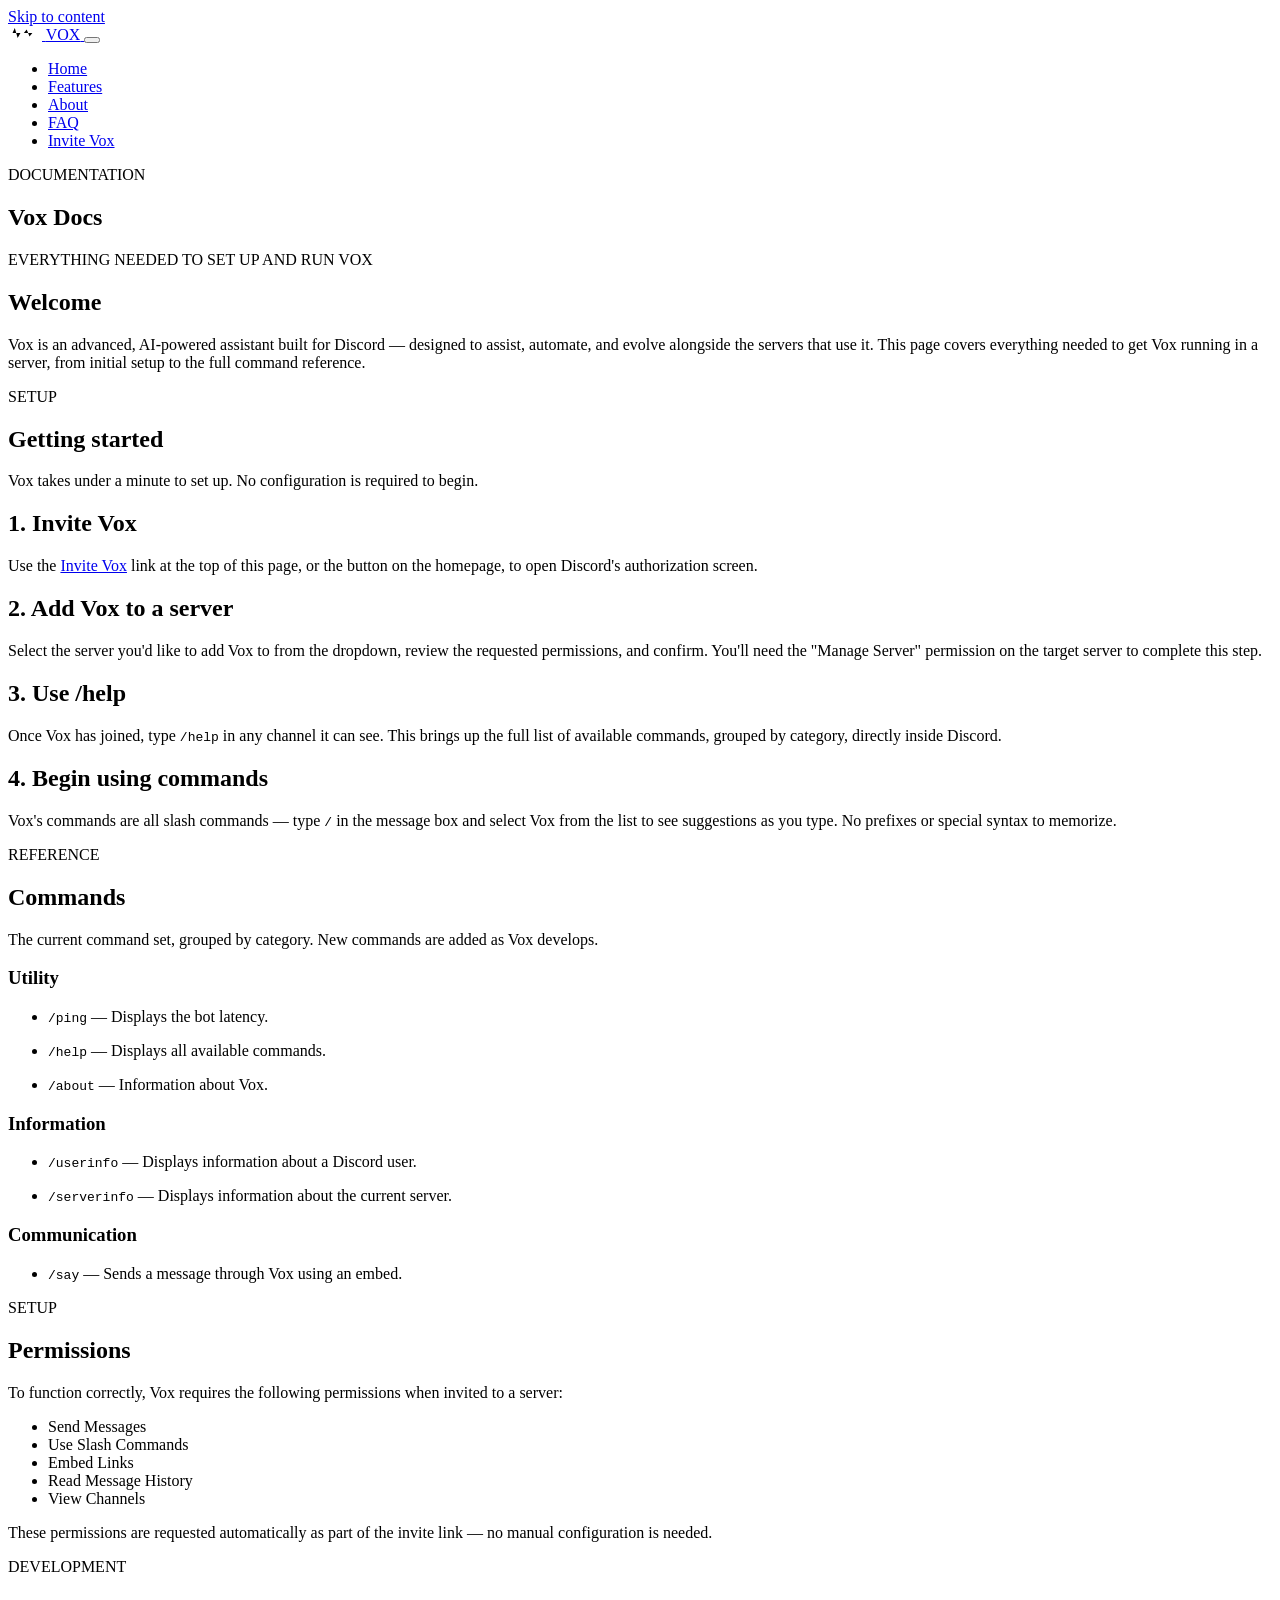
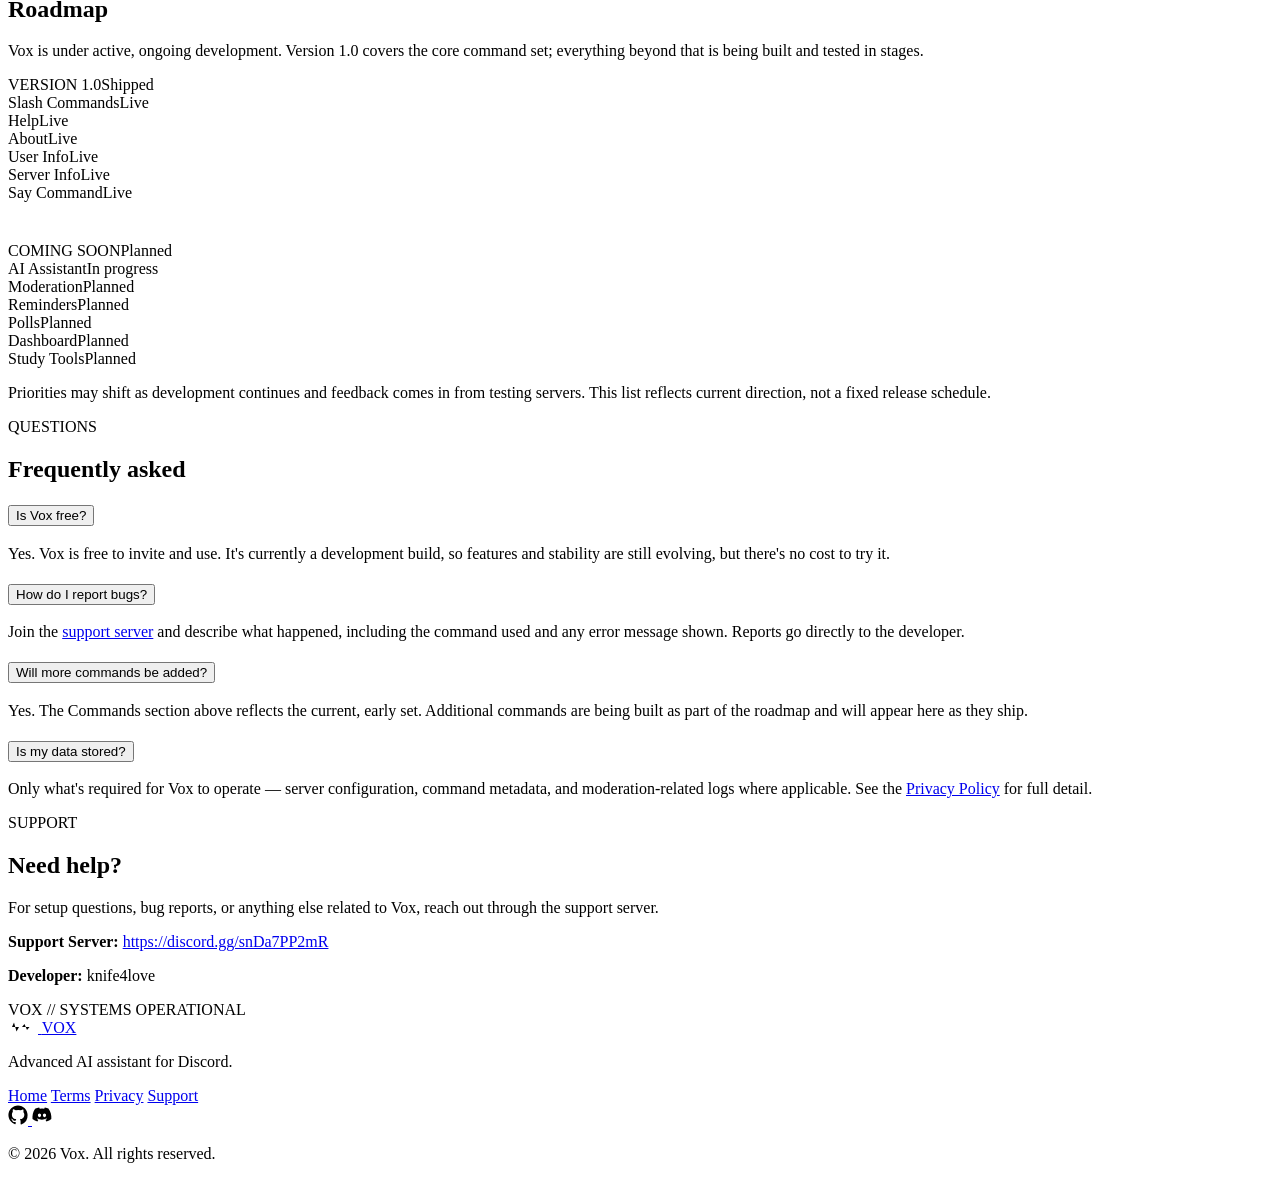
==== docs.html @ 9c326736 "Create docs.html" ====
<!DOCTYPE html>
<html lang="en">
<head>
  <meta charset="UTF-8">
  <meta name="viewport" content="width=device-width, initial-scale=1.0">
  <title>Documentation — Vox</title>
  <meta name="description" content="Documentation for Vox, the AI assistant for Discord — setup, commands, permissions, and roadmap.">
  <meta name="theme-color" content="#0a0a0c">
  <link rel="preconnect" href="https://fonts.googleapis.com">
  <link rel="preconnect" href="https://fonts.gstatic.com" crossorigin>
  <link href="https://fonts.googleapis.com/css2?family=Space+Grotesk:wght@400;500;600;700&family=Inter:wght@300;400;500;600&family=IBM+Plex+Mono:wght@400;500&display=swap" rel="stylesheet">
  <link rel="stylesheet" href="./css/style.css">
</head>
<body>

  <a class="skip-link" href="#main">Skip to content</a>

  <header class="site-header" id="site-header">
    <nav class="nav" aria-label="Primary">
      <a href="index.html" class="brand" aria-label="Vox home">
        <svg class="brand-wave" viewBox="0 0 60 24" width="34" height="14" aria-hidden="true">
          <polyline points="0,12 8,12 12,3 17,21 22,12 28,12 33,6 38,18 43,12 60,12" />
        </svg>
        <span>VOX</span>
      </a>
      <button class="nav-toggle" id="navToggle" aria-expanded="false" aria-controls="navMenu" aria-label="Toggle menu">
        <span></span><span></span><span></span>
      </button>
      <ul class="nav-menu" id="navMenu">
        <li><a href="index.html#home">Home</a></li>
        <li><a href="index.html#features">Features</a></li>
        <li><a href="index.html#about">About</a></li>
        <li><a href="index.html#faq">FAQ</a></li>
        <li><a href="https://discord.com/oauth2/authorize?client_id=1523940294611959858&permissions=8&integration_type=0&scope=bot+applications.commands" class="nav-cta" target="_blank" rel="noopener noreferrer">Invite Vox</a></li>
      </ul>
    </nav>
  </header>

  <main id="main">

    <!-- ===================== PAGE HERO ===================== -->
    <section class="legal-hero">
      <div class="container container-narrow">
        <p class="eyebrow">DOCUMENTATION</p>
        <h1>Vox Docs</h1>
        <p class="updated">EVERYTHING NEEDED TO SET UP AND RUN VOX</p>
      </div>
    </section>

    <!-- ===================== WELCOME ===================== -->
    <section class="legal-body" style="padding-bottom: 0;">
      <div class="container container-narrow">
        <div class="legal-section reveal-up">
          <h2>Welcome</h2>
          <p>Vox is an advanced, AI-powered assistant built for Discord — designed to assist, automate, and evolve alongside the servers that use it. This page covers everything needed to get Vox running in a server, from initial setup to the full command reference.</p>
        </div>
      </div>
    </section>

    <!-- ===================== GETTING STARTED ===================== -->
    <section class="section">
      <div class="container container-narrow">
        <p class="eyebrow reveal-up">SETUP</p>
        <h2 class="section-title reveal-up">Getting started</h2>
        <p class="section-lede reveal-up">Vox takes under a minute to set up. No configuration is required to begin.</p>

        <div class="legal-section reveal-up">
          <h2>1. Invite Vox</h2>
          <p>Use the <a href="https://discord.com/oauth2/authorize?client_id=1523940294611959858&permissions=8&integration_type=0&scope=bot+applications.commands" target="_blank" rel="noopener noreferrer">Invite Vox</a> link at the top of this page, or the button on the homepage, to open Discord's authorization screen.</p>
        </div>

        <div class="legal-section reveal-up">
          <h2>2. Add Vox to a server</h2>
          <p>Select the server you'd like to add Vox to from the dropdown, review the requested permissions, and confirm. You'll need the "Manage Server" permission on the target server to complete this step.</p>
        </div>

        <div class="legal-section reveal-up">
          <h2>3. Use /help</h2>
          <p>Once Vox has joined, type <code>/help</code> in any channel it can see. This brings up the full list of available commands, grouped by category, directly inside Discord.</p>
        </div>

        <div class="legal-section reveal-up">
          <h2>4. Begin using commands</h2>
          <p>Vox's commands are all slash commands — type <code>/</code> in the message box and select Vox from the list to see suggestions as you type. No prefixes or special syntax to memorize.</p>
        </div>
      </div>
    </section>

    <!-- ===================== COMMANDS ===================== -->
    <section class="section section-about">
      <div class="container">
        <p class="eyebrow reveal-up">REFERENCE</p>
        <h2 class="section-title reveal-up">Commands</h2>
        <p class="section-lede reveal-up">The current command set, grouped by category. New commands are added as Vox develops.</p>

        <div class="feature-grid">
          <article class="feature-card reveal-up">
            <h3>Utility</h3>
            <ul>
              <li><p><code>/ping</code> — Displays the bot latency.</p></li>
              <li><p><code>/help</code> — Displays all available commands.</p></li>
              <li><p><code>/about</code> — Information about Vox.</p></li>
            </ul>
          </article>

          <article class="feature-card reveal-up">
            <h3>Information</h3>
            <ul>
              <li><p><code>/userinfo</code> — Displays information about a Discord user.</p></li>
              <li><p><code>/serverinfo</code> — Displays information about the current server.</p></li>
            </ul>
          </article>

          <article class="feature-card reveal-up">
            <h3>Communication</h3>
            <ul>
              <li><p><code>/say</code> — Sends a message through Vox using an embed.</p></li>
            </ul>
          </article>
        </div>
      </div>
    </section>

    <!-- ===================== PERMISSIONS ===================== -->
    <section class="section">
      <div class="container container-narrow">
        <p class="eyebrow reveal-up">SETUP</p>
        <h2 class="section-title reveal-up">Permissions</h2>
        <div class="legal-section reveal-up">
          <p>To function correctly, Vox requires the following permissions when invited to a server:</p>
          <ul>
            <li>Send Messages</li>
            <li>Use Slash Commands</li>
            <li>Embed Links</li>
            <li>Read Message History</li>
            <li>View Channels</li>
          </ul>
          <p>These permissions are requested automatically as part of the invite link — no manual configuration is needed.</p>
        </div>
      </div>
    </section>

    <!-- ===================== ROADMAP ===================== -->
    <section class="section section-about">
      <div class="container about-grid">
        <div class="about-copy reveal-up">
          <p class="eyebrow">DEVELOPMENT</p>
          <h2 class="section-title">Roadmap</h2>
          <p>Vox is under active, ongoing development. Version 1.0 covers the core command set; everything beyond that is being built and tested in stages.</p>
        </div>

        <div class="about-panel reveal-up">
          <div class="panel-glass">
            <div class="panel-row"><span>VERSION 1.0</span><span class="status-dot">Shipped</span></div>
            <div class="panel-row"><span>Slash Commands</span><span>Live</span></div>
            <div class="panel-row"><span>Help</span><span>Live</span></div>
            <div class="panel-row"><span>About</span><span>Live</span></div>
            <div class="panel-row"><span>User Info</span><span>Live</span></div>
            <div class="panel-row"><span>Server Info</span><span>Live</span></div>
            <div class="panel-row"><span>Say Command</span><span>Live</span></div>
          </div>
        </div>
      </div>

      <div class="container about-grid" style="margin-top: 40px;">
        <div class="about-panel reveal-up">
          <div class="panel-glass">
            <div class="panel-row"><span>COMING SOON</span><span>Planned</span></div>
            <div class="panel-row"><span>AI Assistant</span><span>In progress</span></div>
            <div class="panel-row"><span>Moderation</span><span>Planned</span></div>
            <div class="panel-row"><span>Reminders</span><span>Planned</span></div>
            <div class="panel-row"><span>Polls</span><span>Planned</span></div>
            <div class="panel-row"><span>Dashboard</span><span>Planned</span></div>
            <div class="panel-row"><span>Study Tools</span><span>Planned</span></div>
          </div>
        </div>
        <div class="about-copy reveal-up">
          <p>Priorities may shift as development continues and feedback comes in from testing servers. This list reflects current direction, not a fixed release schedule.</p>
        </div>
      </div>
    </section>

    <!-- ===================== FAQ ===================== -->
    <section class="section" id="docs-faq">
      <div class="container container-narrow">
        <p class="eyebrow reveal-up">QUESTIONS</p>
        <h2 class="section-title reveal-up">Frequently asked</h2>

        <div class="accordion reveal-up">
          <div class="accordion-item">
            <h3>
              <button class="accordion-trigger" aria-expanded="false" aria-controls="docs-faq-1">
                Is Vox free?
                <span class="accordion-icon" aria-hidden="true"></span>
              </button>
            </h3>
            <div class="accordion-panel" id="docs-faq-1" role="region">
              <p>Yes. Vox is free to invite and use. It's currently a development build, so features and stability are still evolving, but there's no cost to try it.</p>
            </div>
          </div>

          <div class="accordion-item">
            <h3>
              <button class="accordion-trigger" aria-expanded="false" aria-controls="docs-faq-2">
                How do I report bugs?
                <span class="accordion-icon" aria-hidden="true"></span>
              </button>
            </h3>
            <div class="accordion-panel" id="docs-faq-2" role="region">
              <p>Join the <a href="https://discord.gg/snDa7PP2mR" target="_blank" rel="noopener noreferrer">support server</a> and describe what happened, including the command used and any error message shown. Reports go directly to the developer.</p>
            </div>
          </div>

          <div class="accordion-item">
            <h3>
              <button class="accordion-trigger" aria-expanded="false" aria-controls="docs-faq-3">
                Will more commands be added?
                <span class="accordion-icon" aria-hidden="true"></span>
              </button>
            </h3>
            <div class="accordion-panel" id="docs-faq-3" role="region">
              <p>Yes. The Commands section above reflects the current, early set. Additional commands are being built as part of the roadmap and will appear here as they ship.</p>
            </div>
          </div>

          <div class="accordion-item">
            <h3>
              <button class="accordion-trigger" aria-expanded="false" aria-controls="docs-faq-4">
                Is my data stored?
                <span class="accordion-icon" aria-hidden="true"></span>
              </button>
            </h3>
            <div class="accordion-panel" id="docs-faq-4" role="region">
              <p>Only what's required for Vox to operate — server configuration, command metadata, and moderation-related logs where applicable. See the <a href="privacy.html">Privacy Policy</a> for full detail.</p>
            </div>
          </div>
        </div>
      </div>
    </section>

    <!-- ===================== SUPPORT ===================== -->
    <section class="section section-about">
      <div class="container container-narrow">
        <p class="eyebrow reveal-up">SUPPORT</p>
        <h2 class="section-title reveal-up">Need help?</h2>
        <div class="legal-section reveal-up">
          <p>For setup questions, bug reports, or anything else related to Vox, reach out through the support server.</p>
          <p><strong>Support Server:</strong> <a href="https://discord.gg/snDa7PP2mR" target="_blank" rel="noopener noreferrer">https://discord.gg/snDa7PP2mR</a></p>
          <p><strong>Developer:</strong> knife4love</p>
        </div>
      </div>
    </section>

    <!-- ===================== STATUS BANNER ===================== -->
    <section class="section cta-section">
      <div class="container cta-inner reveal-up">
        <p class="eyebrow" style="margin: 0;">VOX // SYSTEMS OPERATIONAL</p>
      </div>
    </section>

  </main>

  <!-- ===================== FOOTER ===================== -->
  <footer class="site-footer">
    <div class="container footer-grid">
      <div class="footer-brand">
        <a href="index.html" class="brand">
          <svg class="brand-wave" viewBox="0 0 60 24" width="30" height="12" aria-hidden="true">
            <polyline points="0,12 8,12 12,3 17,21 22,12 28,12 33,6 38,18 43,12 60,12" />
          </svg>
          <span>VOX</span>
        </a>
        <p>Advanced AI assistant for Discord.</p>
      </div>

      <nav class="footer-links" aria-label="Footer">
        <a href="index.html">Home</a>
        <a href="terms.html">Terms</a>
        <a href="privacy.html">Privacy</a>
        <a href="https://discord.gg/snDa7PP2mR" target="_blank" rel="noopener noreferrer">Support</a>
      </nav>

      <div class="footer-social">
        <a href="#" aria-label="Vox on GitHub" class="social-icon">
          <svg viewBox="0 0 24 24" width="20" height="20" aria-hidden="true"><path d="M12 .5C5.7.5.5 5.7.5 12c0 5.1 3.3 9.4 7.9 11 .6.1.8-.3.8-.6v-2.1c-3.2.7-3.9-1.5-3.9-1.5-.5-1.3-1.3-1.7-1.3-1.7-1.1-.7.1-.7.1-.7 1.2.1 1.8 1.2 1.8 1.2 1 1.8 2.7 1.3 3.4 1 .1-.8.4-1.3.7-1.6-2.6-.3-5.3-1.3-5.3-5.7 0-1.3.4-2.3 1.2-3.1-.1-.3-.5-1.5.1-3.1 0 0 1-.3 3.3 1.2a11 11 0 0 1 6 0C17.3 5 18.3 5.3 18.3 5.3c.6 1.6.2 2.8.1 3.1.7.8 1.2 1.8 1.2 3.1 0 4.4-2.7 5.4-5.3 5.7.4.4.8 1.1.8 2.2v3.3c0 .3.2.7.8.6A11.5 11.5 0 0 0 23.5 12C23.5 5.7 18.3.5 12 .5z"/></svg>
        </a>
        <a href="https://discord.gg/snDa7PP2mR" aria-label="Vox on Discord" class="social-icon" target="_blank" rel="noopener noreferrer">
          <svg viewBox="0 0 24 24" width="20" height="20" aria-hidden="true"><path d="M20.3 4.4A19.7 19.7 0 0 0 15.4 3c-.2.4-.5.9-.7 1.4a18 18 0 0 0-5.4 0c-.2-.5-.4-1-.7-1.4a19.6 19.6 0 0 0-4.9 1.5C1 8.6.3 12.7.6 16.7a19.8 19.8 0 0 0 5.9 3c.5-.6.9-1.3 1.2-2-.7-.2-1.3-.6-1.9-1 .2-.1.3-.3.5-.4 3.6 1.7 7.6 1.7 11.2 0 .1.1.3.3.5.4-.6.4-1.2.7-1.9 1 .3.7.7 1.4 1.2 2 2.3-.7 4.4-1.7 5.9-3 .4-4.6-.8-8.6-3.4-12.3zM9 14.6c-1 0-1.9-1-1.9-2.2s.8-2.2 1.9-2.2 1.9 1 1.9 2.2-.9 2.2-1.9 2.2zm6 0c-1 0-1.9-1-1.9-2.2s.8-2.2 1.9-2.2 1.9 1 1.9 2.2-.8 2.2-1.9 2.2z"/></svg>
        </a>
      </div>
    </div>

    <div class="container footer-bottom">
      <p>© 2026 Vox. All rights reserved.</p>
    </div>
  </footer>

  <script src="./js/main.js"></script>
</body>
</html>
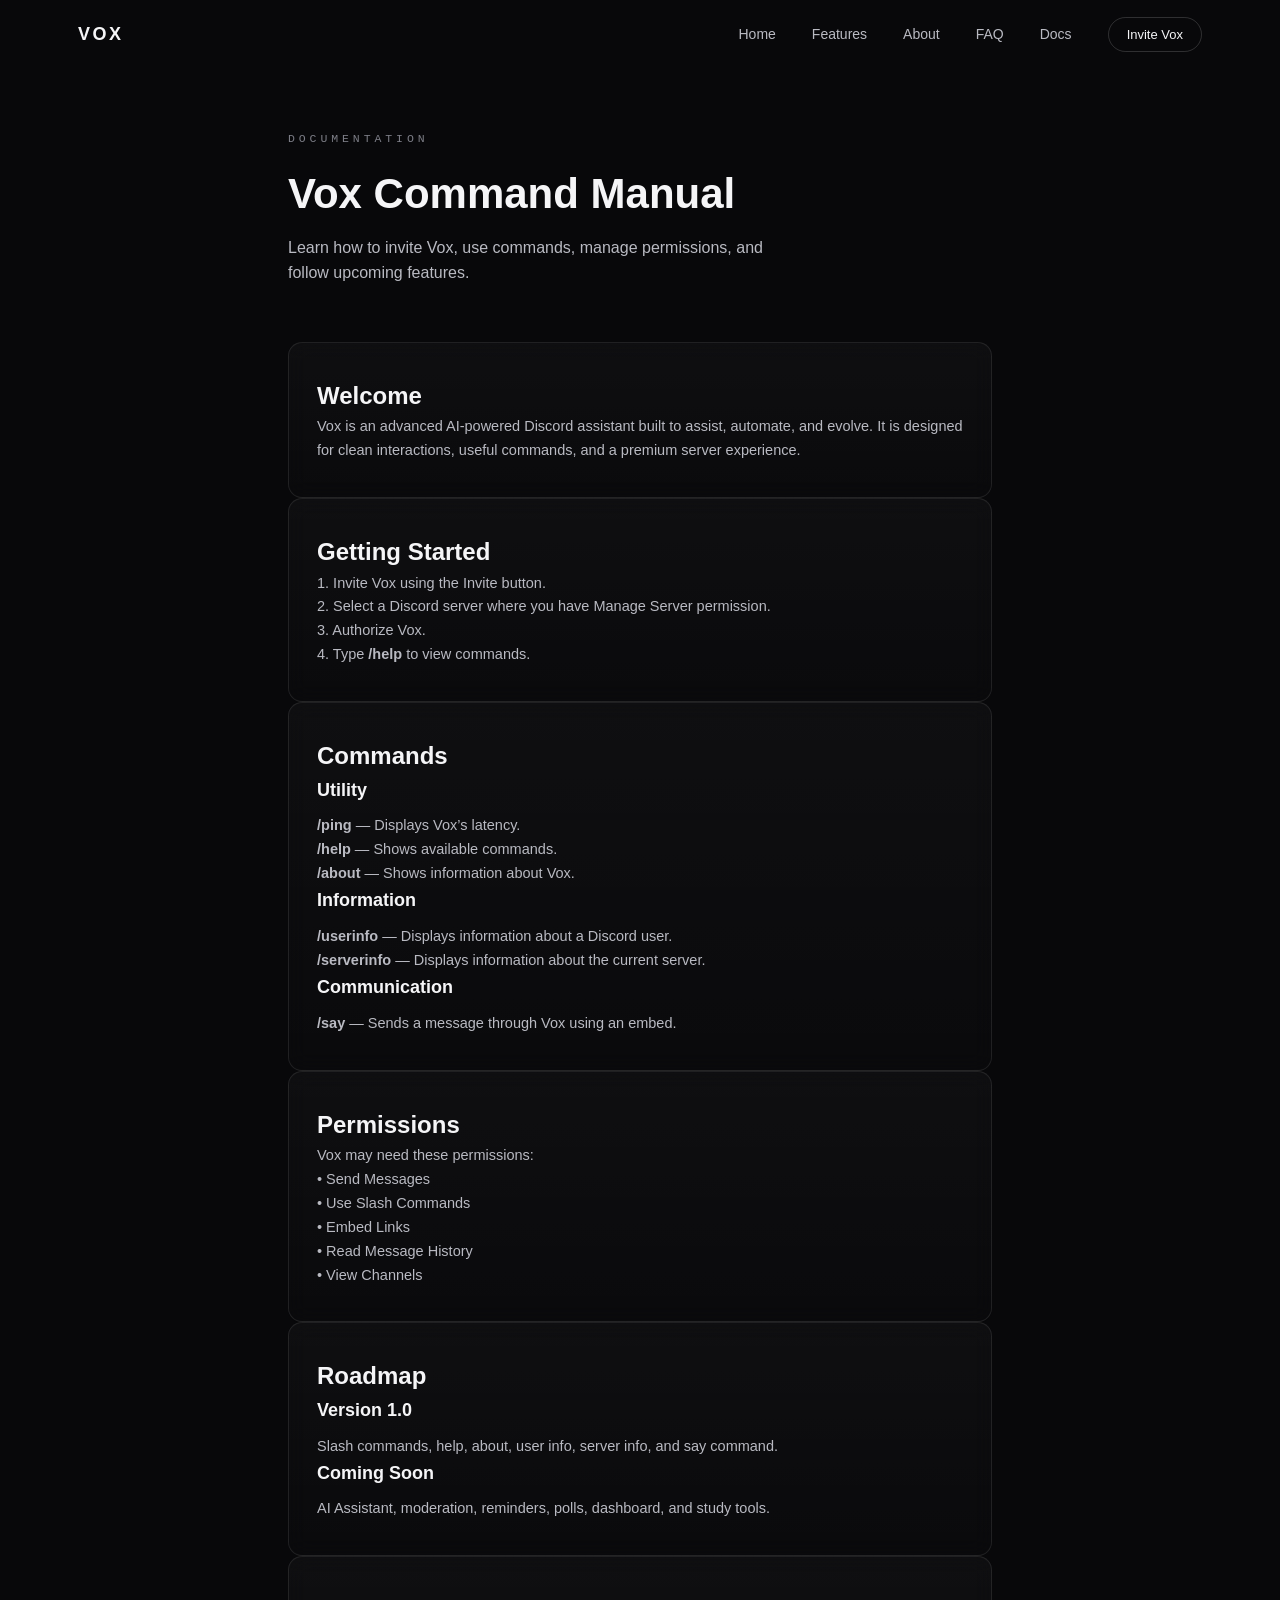
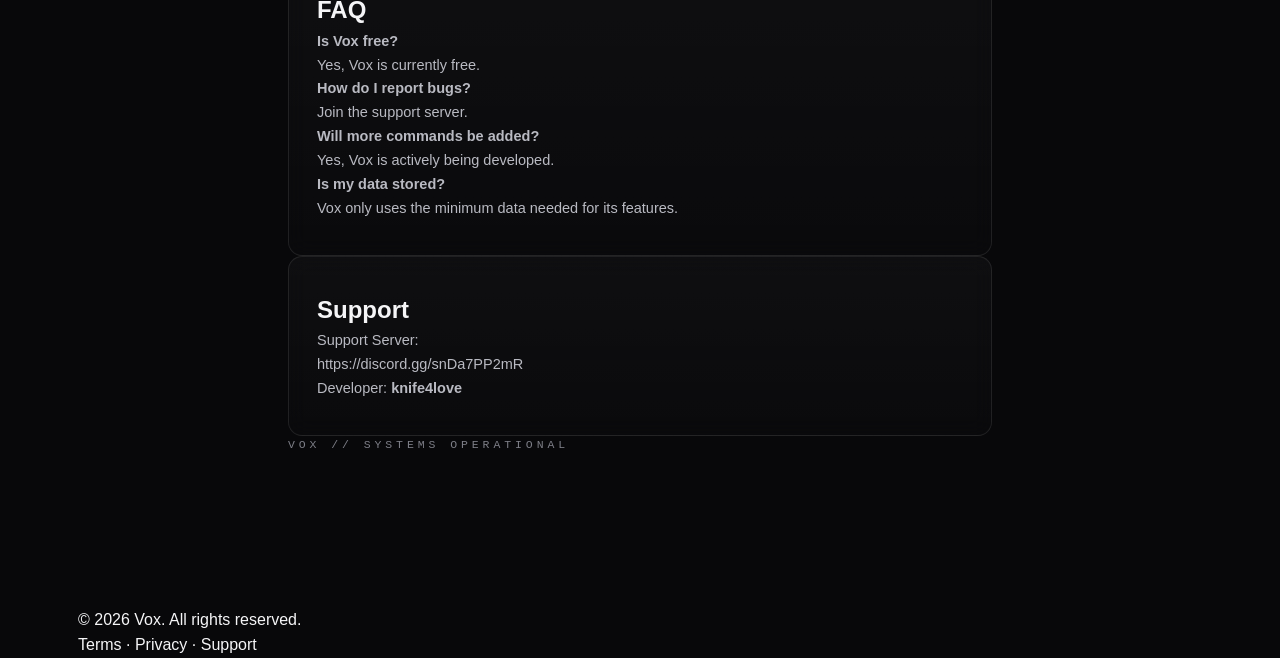
==== commit 99d7deb5: "Update docs.html" ====
--- a/docs.html
+++ b/docs.html
@@ -1,300 +1,129 @@
 <!DOCTYPE html>
 <html lang="en">
 <head>
-  <meta charset="UTF-8">
-  <meta name="viewport" content="width=device-width, initial-scale=1.0">
-  <title>Documentation — Vox</title>
-  <meta name="description" content="Documentation for Vox, the AI assistant for Discord — setup, commands, permissions, and roadmap.">
-  <meta name="theme-color" content="#0a0a0c">
-  <link rel="preconnect" href="https://fonts.googleapis.com">
-  <link rel="preconnect" href="https://fonts.gstatic.com" crossorigin>
-  <link href="https://fonts.googleapis.com/css2?family=Space+Grotesk:wght@400;500;600;700&family=Inter:wght@300;400;500;600&family=IBM+Plex+Mono:wght@400;500&display=swap" rel="stylesheet">
-  <link rel="stylesheet" href="./css/style.css">
+  <meta charset="UTF-8" />
+  <meta name="viewport" content="width=device-width, initial-scale=1.0" />
+  <title>Vox Documentation</title>
+  <link rel="stylesheet" href="style.css" />
 </head>
+
 <body>
+  <header class="site-header">
+    <nav class="nav">
+      <a href="index.html" class="brand"><span>VOX</span></a>
 
-  <a class="skip-link" href="#main">Skip to content</a>
-
-  <header class="site-header" id="site-header">
-    <nav class="nav" aria-label="Primary">
-      <a href="index.html" class="brand" aria-label="Vox home">
-        <svg class="brand-wave" viewBox="0 0 60 24" width="34" height="14" aria-hidden="true">
-          <polyline points="0,12 8,12 12,3 17,21 22,12 28,12 33,6 38,18 43,12 60,12" />
-        </svg>
-        <span>VOX</span>
-      </a>
-      <button class="nav-toggle" id="navToggle" aria-expanded="false" aria-controls="navMenu" aria-label="Toggle menu">
-        <span></span><span></span><span></span>
-      </button>
-      <ul class="nav-menu" id="navMenu">
+      <ul class="nav-menu">
         <li><a href="index.html#home">Home</a></li>
         <li><a href="index.html#features">Features</a></li>
         <li><a href="index.html#about">About</a></li>
         <li><a href="index.html#faq">FAQ</a></li>
-        <li><a href="https://discord.com/oauth2/authorize?client_id=1523940294611959858&permissions=8&integration_type=0&scope=bot+applications.commands" class="nav-cta" target="_blank" rel="noopener noreferrer">Invite Vox</a></li>
+        <li><a href="docs.html">Docs</a></li>
+        <li>
+          <a class="nav-cta" target="_blank" rel="noopener noreferrer"
+             href="https://discord.com/oauth2/authorize?client_id=1523940294611959858&permissions=8&integration_type=0&scope=bot+applications.commands">
+            Invite Vox
+          </a>
+        </li>
       </ul>
     </nav>
   </header>
 
   <main id="main">
+    <section class="section">
+      <div class="container container-narrow">
+        <p class="eyebrow reveal-up">DOCUMENTATION</p>
+        <h1 class="section-title reveal-up">Vox Command Manual</h1>
+        <p class="section-lede reveal-up">
+          Learn how to invite Vox, use commands, manage permissions, and follow upcoming features.
+        </p>
 
-    <!-- ===================== PAGE HERO ===================== -->
-    <section class="legal-hero">
-      <div class="container container-narrow">
-        <p class="eyebrow">DOCUMENTATION</p>
-        <h1>Vox Docs</h1>
-        <p class="updated">EVERYTHING NEEDED TO SET UP AND RUN VOX</p>
+        <article class="feature-card reveal-up">
+          <h2>Welcome</h2>
+          <p>
+            Vox is an advanced AI-powered Discord assistant built to assist, automate,
+            and evolve. It is designed for clean interactions, useful commands, and a
+            premium server experience.
+          </p>
+        </article>
+
+        <article class="feature-card reveal-up">
+          <h2>Getting Started</h2>
+          <p>1. Invite Vox using the Invite button.</p>
+          <p>2. Select a Discord server where you have Manage Server permission.</p>
+          <p>3. Authorize Vox.</p>
+          <p>4. Type <strong>/help</strong> to view commands.</p>
+        </article>
+
+        <article class="feature-card reveal-up">
+          <h2>Commands</h2>
+
+          <h3>Utility</h3>
+          <p><strong>/ping</strong> — Displays Vox’s latency.</p>
+          <p><strong>/help</strong> — Shows available commands.</p>
+          <p><strong>/about</strong> — Shows information about Vox.</p>
+
+          <h3>Information</h3>
+          <p><strong>/userinfo</strong> — Displays information about a Discord user.</p>
+          <p><strong>/serverinfo</strong> — Displays information about the current server.</p>
+
+          <h3>Communication</h3>
+          <p><strong>/say</strong> — Sends a message through Vox using an embed.</p>
+        </article>
+
+        <article class="feature-card reveal-up">
+          <h2>Permissions</h2>
+          <p>Vox may need these permissions:</p>
+          <p>• Send Messages</p>
+          <p>• Use Slash Commands</p>
+          <p>• Embed Links</p>
+          <p>• Read Message History</p>
+          <p>• View Channels</p>
+        </article>
+
+        <article class="feature-card reveal-up">
+          <h2>Roadmap</h2>
+          <h3>Version 1.0</h3>
+          <p>Slash commands, help, about, user info, server info, and say command.</p>
+
+          <h3>Coming Soon</h3>
+          <p>AI Assistant, moderation, reminders, polls, dashboard, and study tools.</p>
+        </article>
+
+        <article class="feature-card reveal-up">
+          <h2>FAQ</h2>
+          <p><strong>Is Vox free?</strong><br />Yes, Vox is currently free.</p>
+          <p><strong>How do I report bugs?</strong><br />Join the support server.</p>
+          <p><strong>Will more commands be added?</strong><br />Yes, Vox is actively being developed.</p>
+          <p><strong>Is my data stored?</strong><br />Vox only uses the minimum data needed for its features.</p>
+        </article>
+
+        <article class="feature-card reveal-up">
+          <h2>Support</h2>
+          <p>Support Server:</p>
+          <p>
+            <a target="_blank" rel="noopener noreferrer" href="https://discord.gg/snDa7PP2mR">
+              https://discord.gg/snDa7PP2mR
+            </a>
+          </p>
+          <p>Developer: <strong>knife4love</strong></p>
+        </article>
+
+        <p class="eyebrow reveal-up">VOX // SYSTEMS OPERATIONAL</p>
       </div>
     </section>
-
-    <!-- ===================== WELCOME ===================== -->
-    <section class="legal-body" style="padding-bottom: 0;">
-      <div class="container container-narrow">
-        <div class="legal-section reveal-up">
-          <h2>Welcome</h2>
-          <p>Vox is an advanced, AI-powered assistant built for Discord — designed to assist, automate, and evolve alongside the servers that use it. This page covers everything needed to get Vox running in a server, from initial setup to the full command reference.</p>
-        </div>
-      </div>
-    </section>
-
-    <!-- ===================== GETTING STARTED ===================== -->
-    <section class="section">
-      <div class="container container-narrow">
-        <p class="eyebrow reveal-up">SETUP</p>
-        <h2 class="section-title reveal-up">Getting started</h2>
-        <p class="section-lede reveal-up">Vox takes under a minute to set up. No configuration is required to begin.</p>
-
-        <div class="legal-section reveal-up">
-          <h2>1. Invite Vox</h2>
-          <p>Use the <a href="https://discord.com/oauth2/authorize?client_id=1523940294611959858&permissions=8&integration_type=0&scope=bot+applications.commands" target="_blank" rel="noopener noreferrer">Invite Vox</a> link at the top of this page, or the button on the homepage, to open Discord's authorization screen.</p>
-        </div>
-
-        <div class="legal-section reveal-up">
-          <h2>2. Add Vox to a server</h2>
-          <p>Select the server you'd like to add Vox to from the dropdown, review the requested permissions, and confirm. You'll need the "Manage Server" permission on the target server to complete this step.</p>
-        </div>
-
-        <div class="legal-section reveal-up">
-          <h2>3. Use /help</h2>
-          <p>Once Vox has joined, type <code>/help</code> in any channel it can see. This brings up the full list of available commands, grouped by category, directly inside Discord.</p>
-        </div>
-
-        <div class="legal-section reveal-up">
-          <h2>4. Begin using commands</h2>
-          <p>Vox's commands are all slash commands — type <code>/</code> in the message box and select Vox from the list to see suggestions as you type. No prefixes or special syntax to memorize.</p>
-        </div>
-      </div>
-    </section>
-
-    <!-- ===================== COMMANDS ===================== -->
-    <section class="section section-about">
-      <div class="container">
-        <p class="eyebrow reveal-up">REFERENCE</p>
-        <h2 class="section-title reveal-up">Commands</h2>
-        <p class="section-lede reveal-up">The current command set, grouped by category. New commands are added as Vox develops.</p>
-
-        <div class="feature-grid">
-          <article class="feature-card reveal-up">
-            <h3>Utility</h3>
-            <ul>
-              <li><p><code>/ping</code> — Displays the bot latency.</p></li>
-              <li><p><code>/help</code> — Displays all available commands.</p></li>
-              <li><p><code>/about</code> — Information about Vox.</p></li>
-            </ul>
-          </article>
-
-          <article class="feature-card reveal-up">
-            <h3>Information</h3>
-            <ul>
-              <li><p><code>/userinfo</code> — Displays information about a Discord user.</p></li>
-              <li><p><code>/serverinfo</code> — Displays information about the current server.</p></li>
-            </ul>
-          </article>
-
-          <article class="feature-card reveal-up">
-            <h3>Communication</h3>
-            <ul>
-              <li><p><code>/say</code> — Sends a message through Vox using an embed.</p></li>
-            </ul>
-          </article>
-        </div>
-      </div>
-    </section>
-
-    <!-- ===================== PERMISSIONS ===================== -->
-    <section class="section">
-      <div class="container container-narrow">
-        <p class="eyebrow reveal-up">SETUP</p>
-        <h2 class="section-title reveal-up">Permissions</h2>
-        <div class="legal-section reveal-up">
-          <p>To function correctly, Vox requires the following permissions when invited to a server:</p>
-          <ul>
-            <li>Send Messages</li>
-            <li>Use Slash Commands</li>
-            <li>Embed Links</li>
-            <li>Read Message History</li>
-            <li>View Channels</li>
-          </ul>
-          <p>These permissions are requested automatically as part of the invite link — no manual configuration is needed.</p>
-        </div>
-      </div>
-    </section>
-
-    <!-- ===================== ROADMAP ===================== -->
-    <section class="section section-about">
-      <div class="container about-grid">
-        <div class="about-copy reveal-up">
-          <p class="eyebrow">DEVELOPMENT</p>
-          <h2 class="section-title">Roadmap</h2>
-          <p>Vox is under active, ongoing development. Version 1.0 covers the core command set; everything beyond that is being built and tested in stages.</p>
-        </div>
-
-        <div class="about-panel reveal-up">
-          <div class="panel-glass">
-            <div class="panel-row"><span>VERSION 1.0</span><span class="status-dot">Shipped</span></div>
-            <div class="panel-row"><span>Slash Commands</span><span>Live</span></div>
-            <div class="panel-row"><span>Help</span><span>Live</span></div>
-            <div class="panel-row"><span>About</span><span>Live</span></div>
-            <div class="panel-row"><span>User Info</span><span>Live</span></div>
-            <div class="panel-row"><span>Server Info</span><span>Live</span></div>
-            <div class="panel-row"><span>Say Command</span><span>Live</span></div>
-          </div>
-        </div>
-      </div>
-
-      <div class="container about-grid" style="margin-top: 40px;">
-        <div class="about-panel reveal-up">
-          <div class="panel-glass">
-            <div class="panel-row"><span>COMING SOON</span><span>Planned</span></div>
-            <div class="panel-row"><span>AI Assistant</span><span>In progress</span></div>
-            <div class="panel-row"><span>Moderation</span><span>Planned</span></div>
-            <div class="panel-row"><span>Reminders</span><span>Planned</span></div>
-            <div class="panel-row"><span>Polls</span><span>Planned</span></div>
-            <div class="panel-row"><span>Dashboard</span><span>Planned</span></div>
-            <div class="panel-row"><span>Study Tools</span><span>Planned</span></div>
-          </div>
-        </div>
-        <div class="about-copy reveal-up">
-          <p>Priorities may shift as development continues and feedback comes in from testing servers. This list reflects current direction, not a fixed release schedule.</p>
-        </div>
-      </div>
-    </section>
-
-    <!-- ===================== FAQ ===================== -->
-    <section class="section" id="docs-faq">
-      <div class="container container-narrow">
-        <p class="eyebrow reveal-up">QUESTIONS</p>
-        <h2 class="section-title reveal-up">Frequently asked</h2>
-
-        <div class="accordion reveal-up">
-          <div class="accordion-item">
-            <h3>
-              <button class="accordion-trigger" aria-expanded="false" aria-controls="docs-faq-1">
-                Is Vox free?
-                <span class="accordion-icon" aria-hidden="true"></span>
-              </button>
-            </h3>
-            <div class="accordion-panel" id="docs-faq-1" role="region">
-              <p>Yes. Vox is free to invite and use. It's currently a development build, so features and stability are still evolving, but there's no cost to try it.</p>
-            </div>
-          </div>
-
-          <div class="accordion-item">
-            <h3>
-              <button class="accordion-trigger" aria-expanded="false" aria-controls="docs-faq-2">
-                How do I report bugs?
-                <span class="accordion-icon" aria-hidden="true"></span>
-              </button>
-            </h3>
-            <div class="accordion-panel" id="docs-faq-2" role="region">
-              <p>Join the <a href="https://discord.gg/snDa7PP2mR" target="_blank" rel="noopener noreferrer">support server</a> and describe what happened, including the command used and any error message shown. Reports go directly to the developer.</p>
-            </div>
-          </div>
-
-          <div class="accordion-item">
-            <h3>
-              <button class="accordion-trigger" aria-expanded="false" aria-controls="docs-faq-3">
-                Will more commands be added?
-                <span class="accordion-icon" aria-hidden="true"></span>
-              </button>
-            </h3>
-            <div class="accordion-panel" id="docs-faq-3" role="region">
-              <p>Yes. The Commands section above reflects the current, early set. Additional commands are being built as part of the roadmap and will appear here as they ship.</p>
-            </div>
-          </div>
-
-          <div class="accordion-item">
-            <h3>
-              <button class="accordion-trigger" aria-expanded="false" aria-controls="docs-faq-4">
-                Is my data stored?
-                <span class="accordion-icon" aria-hidden="true"></span>
-              </button>
-            </h3>
-            <div class="accordion-panel" id="docs-faq-4" role="region">
-              <p>Only what's required for Vox to operate — server configuration, command metadata, and moderation-related logs where applicable. See the <a href="privacy.html">Privacy Policy</a> for full detail.</p>
-            </div>
-          </div>
-        </div>
-      </div>
-    </section>
-
-    <!-- ===================== SUPPORT ===================== -->
-    <section class="section section-about">
-      <div class="container container-narrow">
-        <p class="eyebrow reveal-up">SUPPORT</p>
-        <h2 class="section-title reveal-up">Need help?</h2>
-        <div class="legal-section reveal-up">
-          <p>For setup questions, bug reports, or anything else related to Vox, reach out through the support server.</p>
-          <p><strong>Support Server:</strong> <a href="https://discord.gg/snDa7PP2mR" target="_blank" rel="noopener noreferrer">https://discord.gg/snDa7PP2mR</a></p>
-          <p><strong>Developer:</strong> knife4love</p>
-        </div>
-      </div>
-    </section>
-
-    <!-- ===================== STATUS BANNER ===================== -->
-    <section class="section cta-section">
-      <div class="container cta-inner reveal-up">
-        <p class="eyebrow" style="margin: 0;">VOX // SYSTEMS OPERATIONAL</p>
-      </div>
-    </section>
-
   </main>
 
-  <!-- ===================== FOOTER ===================== -->
-  <footer class="site-footer">
-    <div class="container footer-grid">
-      <div class="footer-brand">
-        <a href="index.html" class="brand">
-          <svg class="brand-wave" viewBox="0 0 60 24" width="30" height="12" aria-hidden="true">
-            <polyline points="0,12 8,12 12,3 17,21 22,12 28,12 33,6 38,18 43,12 60,12" />
-          </svg>
-          <span>VOX</span>
-        </a>
-        <p>Advanced AI assistant for Discord.</p>
-      </div>
-
-      <nav class="footer-links" aria-label="Footer">
-        <a href="index.html">Home</a>
-        <a href="terms.html">Terms</a>
-        <a href="privacy.html">Privacy</a>
-        <a href="https://discord.gg/snDa7PP2mR" target="_blank" rel="noopener noreferrer">Support</a>
-      </nav>
-
-      <div class="footer-social">
-        <a href="#" aria-label="Vox on GitHub" class="social-icon">
-          <svg viewBox="0 0 24 24" width="20" height="20" aria-hidden="true"><path d="M12 .5C5.7.5.5 5.7.5 12c0 5.1 3.3 9.4 7.9 11 .6.1.8-.3.8-.6v-2.1c-3.2.7-3.9-1.5-3.9-1.5-.5-1.3-1.3-1.7-1.3-1.7-1.1-.7.1-.7.1-.7 1.2.1 1.8 1.2 1.8 1.2 1 1.8 2.7 1.3 3.4 1 .1-.8.4-1.3.7-1.6-2.6-.3-5.3-1.3-5.3-5.7 0-1.3.4-2.3 1.2-3.1-.1-.3-.5-1.5.1-3.1 0 0 1-.3 3.3 1.2a11 11 0 0 1 6 0C17.3 5 18.3 5.3 18.3 5.3c.6 1.6.2 2.8.1 3.1.7.8 1.2 1.8 1.2 3.1 0 4.4-2.7 5.4-5.3 5.7.4.4.8 1.1.8 2.2v3.3c0 .3.2.7.8.6A11.5 11.5 0 0 0 23.5 12C23.5 5.7 18.3.5 12 .5z"/></svg>
-        </a>
-        <a href="https://discord.gg/snDa7PP2mR" aria-label="Vox on Discord" class="social-icon" target="_blank" rel="noopener noreferrer">
-          <svg viewBox="0 0 24 24" width="20" height="20" aria-hidden="true"><path d="M20.3 4.4A19.7 19.7 0 0 0 15.4 3c-.2.4-.5.9-.7 1.4a18 18 0 0 0-5.4 0c-.2-.5-.4-1-.7-1.4a19.6 19.6 0 0 0-4.9 1.5C1 8.6.3 12.7.6 16.7a19.8 19.8 0 0 0 5.9 3c.5-.6.9-1.3 1.2-2-.7-.2-1.3-.6-1.9-1 .2-.1.3-.3.5-.4 3.6 1.7 7.6 1.7 11.2 0 .1.1.3.3.5.4-.6.4-1.2.7-1.9 1 .3.7.7 1.4 1.2 2 2.3-.7 4.4-1.7 5.9-3 .4-4.6-.8-8.6-3.4-12.3zM9 14.6c-1 0-1.9-1-1.9-2.2s.8-2.2 1.9-2.2 1.9 1 1.9 2.2-.9 2.2-1.9 2.2zm6 0c-1 0-1.9-1-1.9-2.2s.8-2.2 1.9-2.2 1.9 1 1.9 2.2-.8 2.2-1.9 2.2z"/></svg>
-        </a>
-      </div>
-    </div>
-
-    <div class="container footer-bottom">
+  <footer class="footer">
+    <div class="container">
       <p>© 2026 Vox. All rights reserved.</p>
+      <p>
+        <a href="terms.html">Terms</a> ·
+        <a href="privacy.html">Privacy</a> ·
+        <a target="_blank" rel="noopener noreferrer" href="https://discord.gg/snDa7PP2mR">Support</a>
+      </p>
     </div>
   </footer>
 
-  <script src="./js/main.js"></script>
+  <script src="main.js"></script>
 </body>
 </html>
--- a/style.css
+++ b/style.css
@@ -0,0 +1,738 @@
+/* =========================================================================
+   VOX — Design tokens
+   Matte black canvas, silver structure, white type, blue-white glow used
+   only as a highlight accent (never as a fill).
+   ========================================================================= */
+:root {
+  /* Color */
+  --black: #08080a;
+  --black-soft: #0d0d10;
+  --surface: #111114;
+  --surface-2: #17171b;
+  --line: rgba(255, 255, 255, 0.09);
+  --line-strong: rgba(255, 255, 255, 0.16);
+  --white: #f5f5f7;
+  --silver: #b9bac2;
+  --silver-dim: #7d7e87;
+  --glow: #8fb8ff;
+  --glow-soft: rgba(143, 184, 255, 0.35);
+
+  /* Type */
+  --font-display: 'Space Grotesk', 'Helvetica Neue', Arial, sans-serif;
+  --font-body: 'Inter', 'Helvetica Neue', Arial, sans-serif;
+  --font-mono: 'IBM Plex Mono', ui-monospace, monospace;
+
+  /* Rhythm */
+  --container: 1180px;
+  --radius: 14px;
+  --ease: cubic-bezier(.16, 1, .3, 1);
+}
+
+/* =========================================================================
+   Reset
+   ========================================================================= */
+*, *::before, *::after { box-sizing: border-box; }
+html { scroll-behavior: smooth; }
+body {
+  margin: 0;
+  background: var(--black);
+  color: var(--white);
+  font-family: var(--font-body);
+  font-weight: 300;
+  line-height: 1.6;
+  -webkit-font-smoothing: antialiased;
+  overflow-x: hidden;
+}
+img, svg { display: block; max-width: 100%; }
+a { color: inherit; text-decoration: none; }
+ul { list-style: none; margin: 0; padding: 0; }
+h1, h2, h3, h4 { font-family: var(--font-display); font-weight: 600; margin: 0; color: var(--white); }
+p { margin: 0; }
+button { font: inherit; color: inherit; background: none; border: none; cursor: pointer; }
+
+@media (prefers-reduced-motion: reduce) {
+  html { scroll-behavior: auto; }
+  *, *::before, *::after {
+    animation-duration: 0.01ms !important;
+    animation-iteration-count: 1 !important;
+    transition-duration: 0.01ms !important;
+    scroll-behavior: auto !important;
+  }
+}
+
+.skip-link {
+  position: absolute;
+  left: -999px;
+  top: 0;
+  background: var(--white);
+  color: var(--black);
+  padding: 12px 18px;
+  z-index: 999;
+  border-radius: 0 0 8px 0;
+}
+.skip-link:focus { left: 0; }
+
+:focus-visible {
+  outline: 1.5px solid var(--glow);
+  outline-offset: 3px;
+  border-radius: 4px;
+}
+
+.container {
+  max-width: var(--container);
+  margin: 0 auto;
+  padding: 0 28px;
+}
+.container-narrow { max-width: 760px; }
+
+/* =========================================================================
+   Loader
+   ========================================================================= */
+#loader {
+  position: fixed;
+  inset: 0;
+  z-index: 999;
+  background: var(--black);
+  display: flex;
+  align-items: center;
+  justify-content: center;
+  transition: opacity .8s var(--ease), visibility .8s var(--ease);
+}
+#loader.loaded { opacity: 0; visibility: hidden; }
+.loader-inner { text-align: center; }
+.loader-mark { overflow: visible; margin: 0 auto 18px; }
+.loader-wave {
+  fill: none;
+  stroke: var(--white);
+  stroke-width: 1.4;
+  stroke-linecap: round;
+  stroke-linejoin: round;
+  filter: drop-shadow(0 0 6px var(--glow-soft));
+  stroke-dasharray: 260;
+  stroke-dashoffset: 260;
+  animation: drawWave 1.4s var(--ease) forwards .2s;
+}
+@keyframes drawWave { to { stroke-dashoffset: 0; } }
+.loader-text {
+  font-family: var(--font-mono);
+  font-size: 11px;
+  letter-spacing: 0.32em;
+  color: var(--silver-dim);
+}
+.loader-text span { color: var(--silver); animation: flicker 1.6s ease-in-out infinite; }
+@keyframes flicker { 0%, 100% { opacity: 1; } 50% { opacity: .4; } }
+
+/* =========================================================================
+   Header / Nav
+   ========================================================================= */
+.site-header {
+  position: fixed;
+  top: 0; left: 0; right: 0;
+  z-index: 100;
+  padding: 20px 0;
+  transition: background .4s var(--ease), border-color .4s var(--ease), padding .4s var(--ease);
+  border-bottom: 1px solid transparent;
+}
+.site-header.scrolled {
+  background: rgba(8, 8, 10, 0.72);
+  backdrop-filter: blur(16px) saturate(140%);
+  -webkit-backdrop-filter: blur(16px) saturate(140%);
+  border-bottom: 1px solid var(--line);
+  padding: 14px 0;
+}
+.nav {
+  max-width: var(--container);
+  margin: 0 auto;
+  padding: 0 28px;
+  display: flex;
+  align-items: center;
+  justify-content: space-between;
+}
+.brand {
+  display: flex;
+  align-items: center;
+  gap: 10px;
+  font-family: var(--font-display);
+  font-weight: 600;
+  font-size: 18px;
+  letter-spacing: 0.14em;
+}
+.brand-wave {
+  fill: none;
+  stroke: var(--silver);
+  stroke-width: 1.6;
+  stroke-linecap: round;
+  stroke-linejoin: round;
+}
+.nav-menu {
+  display: flex;
+  align-items: center;
+  gap: 36px;
+  font-size: 14px;
+  color: var(--silver);
+}
+.nav-menu a { position: relative; transition: color .3s var(--ease); }
+.nav-menu a:not(.nav-cta)::after {
+  content: '';
+  position: absolute; left: 0; right: 0; bottom: -6px;
+  height: 1px; background: var(--white);
+  transform: scaleX(0); transform-origin: left;
+  transition: transform .35s var(--ease);
+}
+.nav-menu a:not(.nav-cta):hover { color: var(--white); }
+.nav-menu a:not(.nav-cta):hover::after { transform: scaleX(1); }
+
+.nav-cta {
+  border: 1px solid var(--line-strong);
+  padding: 9px 18px;
+  border-radius: 999px;
+  color: var(--white) !important;
+  font-size: 13px;
+  transition: border-color .3s var(--ease), box-shadow .3s var(--ease), background .3s var(--ease);
+}
+.nav-cta:hover {
+  border-color: var(--glow-soft);
+  box-shadow: 0 0 20px -4px var(--glow-soft);
+  background: rgba(255,255,255,0.03);
+}
+
+.nav-toggle {
+  display: none;
+  flex-direction: column;
+  gap: 5px;
+  width: 26px;
+}
+.nav-toggle span {
+  height: 1px;
+  width: 100%;
+  background: var(--white);
+  transition: transform .3s var(--ease), opacity .3s var(--ease);
+}
+
+/* =========================================================================
+   Hero
+   ========================================================================= */
+.hero {
+  position: relative;
+  min-height: 100svh;
+  display: flex;
+  align-items: center;
+  justify-content: center;
+  overflow: hidden;
+  isolation: isolate;
+}
+#gridCanvas {
+  position: absolute;
+  inset: 0;
+  width: 100%;
+  height: 100%;
+  z-index: -2;
+  opacity: 0.5;
+}
+.particles {
+  position: absolute;
+  inset: 0;
+  z-index: -1;
+  pointer-events: none;
+}
+.particle {
+  position: absolute;
+  width: 2px;
+  height: 2px;
+  border-radius: 50%;
+  background: var(--silver);
+  opacity: 0;
+  animation: floatUp linear infinite;
+}
+@keyframes floatUp {
+  0% { transform: translateY(0) translateX(0); opacity: 0; }
+  10% { opacity: .7; }
+  90% { opacity: .5; }
+  100% { transform: translateY(-100vh) translateX(var(--drift, 20px)); opacity: 0; }
+}
+.hero-vignette {
+  position: absolute;
+  inset: 0;
+  z-index: -1;
+  background:
+    radial-gradient(ellipse at 50% 35%, rgba(143,184,255,0.06), transparent 55%),
+    radial-gradient(ellipse at 50% 100%, rgba(0,0,0,0.9), transparent 60%),
+    linear-gradient(180deg, rgba(8,8,10,0.2), var(--black) 92%);
+}
+
+.hero-content {
+  position: relative;
+  text-align: center;
+  padding: 0 24px;
+  max-width: 720px;
+}
+.eyebrow {
+  font-family: var(--font-mono);
+  font-size: 11.5px;
+  letter-spacing: 0.34em;
+  color: var(--silver-dim);
+  margin-bottom: 22px;
+}
+.hero-title { margin-bottom: 6px; }
+.hero-title-main {
+  display: inline-block;
+  font-size: clamp(72px, 16vw, 168px);
+  line-height: 0.9;
+  letter-spacing: 0.02em;
+  background: linear-gradient(180deg, #ffffff 0%, #c9cbd4 60%, #8b8d97 100%);
+  -webkit-background-clip: text;
+  background-clip: text;
+  color: transparent;
+  filter: drop-shadow(0 0 30px rgba(255,255,255,0.06));
+}
+.hero-waveform {
+  width: min(360px, 70%);
+  height: 34px;
+  margin: 4px auto 18px;
+  overflow: visible;
+}
+.hero-waveform polyline {
+  fill: none;
+  stroke: var(--glow);
+  stroke-width: 1.2;
+  stroke-linecap: round;
+  filter: drop-shadow(0 0 6px var(--glow-soft));
+}
+.hero-sub {
+  font-family: var(--font-display);
+  font-size: clamp(17px, 2.4vw, 21px);
+  font-weight: 500;
+  color: var(--white);
+  margin-bottom: 14px;
+}
+.hero-desc {
+  font-size: 15.5px;
+  color: var(--silver);
+  max-width: 480px;
+  margin: 0 auto 40px;
+}
+.hero-actions {
+  display: flex;
+  align-items: center;
+  justify-content: center;
+  gap: 14px;
+  flex-wrap: wrap;
+}
+
+.btn {
+  display: inline-flex;
+  align-items: center;
+  justify-content: center;
+  padding: 14px 28px;
+  border-radius: 999px;
+  font-size: 14px;
+  font-weight: 500;
+  letter-spacing: 0.02em;
+  transition: transform .35s var(--ease), box-shadow .35s var(--ease), border-color .35s var(--ease), background .35s var(--ease);
+}
+.btn-primary {
+  background: var(--white);
+  color: var(--black);
+  box-shadow: 0 0 0 0 rgba(255,255,255,0);
+}
+.btn-primary:hover {
+  transform: translateY(-2px);
+  box-shadow: 0 10px 30px -8px rgba(255,255,255,0.35), 0 0 24px -6px var(--glow-soft);
+}
+.btn-ghost {
+  border: 1px solid var(--line-strong);
+  color: var(--white);
+  background: rgba(255,255,255,0.02);
+  backdrop-filter: blur(6px);
+}
+.btn-ghost:hover {
+  border-color: var(--glow-soft);
+  transform: translateY(-2px);
+  box-shadow: 0 0 24px -8px var(--glow-soft);
+}
+
+.scroll-cue {
+  position: absolute;
+  bottom: 34px; left: 50%;
+  transform: translateX(-50%);
+  display: flex;
+  flex-direction: column;
+  align-items: center;
+  gap: 10px;
+  opacity: .6;
+}
+.scroll-cue span {
+  width: 1px; height: 34px;
+  background: linear-gradient(180deg, var(--silver), transparent);
+  position: relative;
+  overflow: hidden;
+}
+.scroll-cue span::after {
+  content: '';
+  position: absolute;
+  top: -100%; left: 0; right: 0; height: 100%;
+  background: var(--white);
+  animation: scrollLine 2.2s var(--ease) infinite;
+}
+@keyframes scrollLine { to { top: 100%; } }
+.scroll-cue p {
+  font-family: var(--font-mono);
+  font-size: 10px;
+  letter-spacing: 0.3em;
+  color: var(--silver-dim);
+}
+
+/* =========================================================================
+   Reveal animations
+   ========================================================================= */
+.reveal, .reveal-up {
+  opacity: 0;
+  transform: translateY(18px);
+  transition: opacity .9s var(--ease), transform .9s var(--ease);
+}
+.reveal.in, .reveal-up.in { opacity: 1; transform: translateY(0); }
+.reveal-up { transform: translateY(28px); }
+
+/* =========================================================================
+   Sections
+   ========================================================================= */
+.section { padding: 130px 0; position: relative; }
+.section-title {
+  font-size: clamp(28px, 4vw, 42px);
+  line-height: 1.15;
+  margin: 14px 0 16px;
+  max-width: 640px;
+}
+.section-lede {
+  color: var(--silver);
+  font-size: 16px;
+  max-width: 520px;
+  margin-bottom: 56px;
+}
+
+/* Features */
+.feature-grid {
+  display: grid;
+  grid-template-columns: repeat(3, 1fr);
+  gap: 20px;
+}
+.feature-card {
+  position: relative;
+  padding: 34px 28px;
+  border-radius: var(--radius);
+  border: 1px solid var(--line);
+  background: linear-gradient(180deg, rgba(255,255,255,0.03), rgba(255,255,255,0.01));
+  backdrop-filter: blur(10px);
+  transition: transform .45s var(--ease), border-color .45s var(--ease), box-shadow .45s var(--ease), background .45s var(--ease);
+  overflow: hidden;
+}
+.feature-card::before {
+  content: '';
+  position: absolute; inset: 0;
+  border-radius: inherit;
+  padding: 1px;
+  background: linear-gradient(140deg, var(--glow-soft), transparent 40%);
+  opacity: 0;
+  transition: opacity .45s var(--ease);
+  -webkit-mask: linear-gradient(#000 0 0) content-box, linear-gradient(#000 0 0);
+  -webkit-mask-composite: xor;
+  mask-composite: exclude;
+  pointer-events: none;
+}
+.feature-card:hover {
+  transform: translateY(-6px);
+  border-color: rgba(255,255,255,0.16);
+  background: linear-gradient(180deg, rgba(255,255,255,0.05), rgba(255,255,255,0.015));
+  box-shadow: 0 20px 40px -20px rgba(0,0,0,0.6), 0 0 30px -14px var(--glow-soft);
+}
+.feature-card:hover::before { opacity: 1; }
+.feature-icon {
+  font-size: 26px;
+  margin-bottom: 20px;
+  filter: grayscale(0.15);
+}
+.feature-card h3 {
+  font-size: 18px;
+  margin-bottom: 10px;
+}
+.feature-card p {
+  font-size: 14.5px;
+  color: var(--silver);
+  line-height: 1.65;
+}
+
+/* About */
+.section-about { background: var(--black-soft); border-top: 1px solid var(--line); border-bottom: 1px solid var(--line); }
+.about-grid {
+  display: grid;
+  grid-template-columns: 1.1fr 0.9fr;
+  gap: 64px;
+  align-items: center;
+}
+.about-copy p { color: var(--silver); font-size: 15.5px; margin-bottom: 16px; }
+.about-copy strong { color: var(--white); font-weight: 500; }
+.panel-glass {
+  position: relative;
+  border: 1px solid var(--line-strong);
+  border-radius: var(--radius);
+  padding: 28px;
+  background: linear-gradient(160deg, rgba(255,255,255,0.05), rgba(255,255,255,0.015));
+  backdrop-filter: blur(14px);
+  overflow: hidden;
+}
+.panel-row {
+  display: flex;
+  justify-content: space-between;
+  font-family: var(--font-mono);
+  font-size: 12.5px;
+  padding: 14px 0;
+  border-bottom: 1px solid var(--line);
+  color: var(--silver);
+  letter-spacing: 0.04em;
+}
+.panel-row:last-of-type { border-bottom: none; }
+.panel-row span:first-child { color: var(--silver-dim); }
+.status-dot { color: var(--white); }
+.status-dot::before {
+  content: '';
+  display: inline-block;
+  width: 6px; height: 6px;
+  border-radius: 50%;
+  background: var(--glow);
+  box-shadow: 0 0 8px 2px var(--glow-soft);
+  margin-right: 8px;
+  animation: pulse 2s ease-in-out infinite;
+}
+@keyframes pulse { 0%, 100% { opacity: 1; } 50% { opacity: .4; } }
+.panel-wave {
+  width: 100%; height: 40px;
+  margin-top: 18px;
+  overflow: visible;
+}
+.panel-wave polyline {
+  fill: none; stroke: var(--silver); stroke-width: 1;
+  opacity: 0.5;
+}
+
+/* Stats */
+.stats-grid {
+  display: grid;
+  grid-template-columns: repeat(4, 1fr);
+  gap: 20px;
+  margin-top: 24px;
+}
+.stat {
+  text-align: center;
+  padding: 40px 20px;
+  border: 1px solid var(--line);
+  border-radius: var(--radius);
+  background: rgba(255,255,255,0.015);
+}
+.stat-number {
+  display: block;
+  font-family: var(--font-display);
+  font-size: clamp(30px, 4vw, 44px);
+  font-weight: 600;
+  letter-spacing: 0.01em;
+  background: linear-gradient(180deg, #fff, #9fa1ab);
+  -webkit-background-clip: text;
+  background-clip: text;
+  color: transparent;
+}
+.stat-number-static {
+  display: block;
+  font-family: var(--font-display);
+  font-size: clamp(22px, 2.6vw, 30px);
+  font-weight: 600;
+  letter-spacing: 0.01em;
+  background: linear-gradient(180deg, #fff, #9fa1ab);
+  -webkit-background-clip: text;
+  background-clip: text;
+  color: transparent;
+}
+.stat-label {
+  display: block;
+  margin-top: 10px;
+  font-family: var(--font-mono);
+  font-size: 11.5px;
+  letter-spacing: 0.22em;
+  color: var(--silver-dim);
+  text-transform: uppercase;
+}
+
+/* FAQ / accordion */
+.accordion-item {
+  border-bottom: 1px solid var(--line);
+}
+.accordion-trigger {
+  width: 100%;
+  display: flex;
+  align-items: center;
+  justify-content: space-between;
+  padding: 24px 4px;
+  text-align: left;
+  font-family: var(--font-display);
+  font-size: 17px;
+  font-weight: 500;
+  color: var(--white);
+  transition: color .3s var(--ease);
+}
+.accordion-trigger:hover { color: var(--silver); }
+.accordion-icon {
+  position: relative;
+  width: 16px; height: 16px;
+  flex-shrink: 0;
+  margin-left: 20px;
+}
+.accordion-icon::before, .accordion-icon::after {
+  content: '';
+  position: absolute;
+  background: var(--silver);
+  transition: transform .35s var(--ease), opacity .35s var(--ease);
+}
+.accordion-icon::before { top: 50%; left: 0; width: 100%; height: 1px; transform: translateY(-50%); }
+.accordion-icon::after { left: 50%; top: 0; height: 100%; width: 1px; transform: translateX(-50%); }
+.accordion-trigger[aria-expanded="true"] .accordion-icon::after { transform: translateX(-50%) rotate(90deg); opacity: 0; }
+.accordion-panel {
+  max-height: 0;
+  overflow: hidden;
+  transition: max-height .5s var(--ease);
+}
+.accordion-panel p {
+  padding: 0 4px 24px;
+  color: var(--silver);
+  font-size: 15px;
+  max-width: 620px;
+}
+
+/* CTA */
+.cta-section { padding-top: 40px; }
+.cta-inner {
+  text-align: center;
+  border: 1px solid var(--line);
+  border-radius: 24px;
+  padding: 80px 40px;
+  background: radial-gradient(ellipse at 50% 0%, rgba(143,184,255,0.06), transparent 60%);
+}
+.cta-inner .section-title { margin: 0 auto 12px; }
+.cta-inner p { color: var(--silver); margin-bottom: 30px; }
+
+/* =========================================================================
+   Footer
+   ========================================================================= */
+.site-footer {
+  border-top: 1px solid var(--line);
+  padding: 64px 0 0;
+  background: var(--black-soft);
+}
+.footer-grid {
+  display: grid;
+  grid-template-columns: 1.4fr 1fr 1fr;
+  gap: 40px;
+  padding-bottom: 40px;
+}
+.footer-brand p { color: var(--silver-dim); font-size: 13.5px; margin-top: 12px; }
+.footer-links {
+  display: flex;
+  flex-direction: column;
+  gap: 12px;
+  font-size: 14px;
+  color: var(--silver);
+}
+.footer-links a { transition: color .3s var(--ease); width: fit-content; }
+.footer-links a:hover { color: var(--white); }
+.footer-social { display: flex; gap: 14px; align-items: flex-start; justify-content: flex-start; }
+.social-icon {
+  width: 38px; height: 38px;
+  display: flex; align-items: center; justify-content: center;
+  border: 1px solid var(--line);
+  border-radius: 50%;
+  transition: border-color .3s var(--ease), box-shadow .3s var(--ease), transform .3s var(--ease);
+}
+.social-icon svg { fill: var(--silver); transition: fill .3s var(--ease); }
+.social-icon:hover { border-color: var(--glow-soft); box-shadow: 0 0 16px -4px var(--glow-soft); transform: translateY(-2px); }
+.social-icon:hover svg { fill: var(--white); }
+.footer-bottom {
+  border-top: 1px solid var(--line);
+  padding: 22px 0;
+  font-size: 12.5px;
+  color: var(--silver-dim);
+  text-align: center;
+}
+
+/* =========================================================================
+   Legal pages (Terms / Privacy)
+   ========================================================================= */
+.legal-hero {
+  padding: 190px 0 60px;
+  border-bottom: 1px solid var(--line);
+}
+.legal-hero .eyebrow { margin-bottom: 18px; }
+.legal-hero h1 {
+  font-size: clamp(34px, 5vw, 52px);
+}
+.legal-hero .updated {
+  margin-top: 16px;
+  font-family: var(--font-mono);
+  font-size: 12.5px;
+  color: var(--silver-dim);
+}
+.legal-body { padding: 70px 0 120px; }
+.legal-section { margin-bottom: 56px; }
+.legal-section h2 {
+  font-size: 22px;
+  margin-bottom: 16px;
+  padding-bottom: 14px;
+  border-bottom: 1px solid var(--line);
+}
+.legal-section p, .legal-section li {
+  color: var(--silver);
+  font-size: 15.5px;
+  margin-bottom: 14px;
+}
+.legal-section ul { padding-left: 20px; list-style: disc; }
+.legal-section li { margin-bottom: 10px; }
+.legal-section a { color: var(--white); border-bottom: 1px solid var(--line-strong); }
+.legal-section a:hover { border-color: var(--glow); }
+
+/* =========================================================================
+   Responsive
+   ========================================================================= */
+@media (max-width: 980px) {
+  .feature-grid { grid-template-columns: repeat(2, 1fr); }
+  .about-grid { grid-template-columns: 1fr; gap: 44px; }
+  .stats-grid { grid-template-columns: repeat(2, 1fr); }
+  .footer-grid { grid-template-columns: 1fr 1fr; }
+  .footer-brand { grid-column: 1 / -1; }
+}
+
+@media (max-width: 720px) {
+  .nav-menu {
+    position: fixed;
+    top: 0; right: 0;
+    height: 100vh;
+    width: min(78vw, 320px);
+    background: rgba(10,10,12,0.94);
+    backdrop-filter: blur(20px);
+    flex-direction: column;
+    justify-content: center;
+    align-items: flex-start;
+    gap: 30px;
+    padding: 40px;
+    transform: translateX(100%);
+    transition: transform .5s var(--ease);
+    border-left: 1px solid var(--line);
+  }
+  .nav-menu.open { transform: translateX(0); }
+  .nav-toggle { display: flex; }
+  .nav-toggle.open span:nth-child(1) { transform: translateY(6px) rotate(45deg); }
+  .nav-toggle.open span:nth-child(2) { opacity: 0; }
+  .nav-toggle.open span:nth-child(3) { transform: translateY(-6px) rotate(-45deg); }
+
+  .feature-grid { grid-template-columns: 1fr; }
+  .stats-grid { grid-template-columns: 1fr 1fr; }
+  .section { padding: 90px 0; }
+  .cta-inner { padding: 56px 24px; }
+  .footer-grid { grid-template-columns: 1fr; }
+  .footer-social { margin-top: 6px; }
+}
